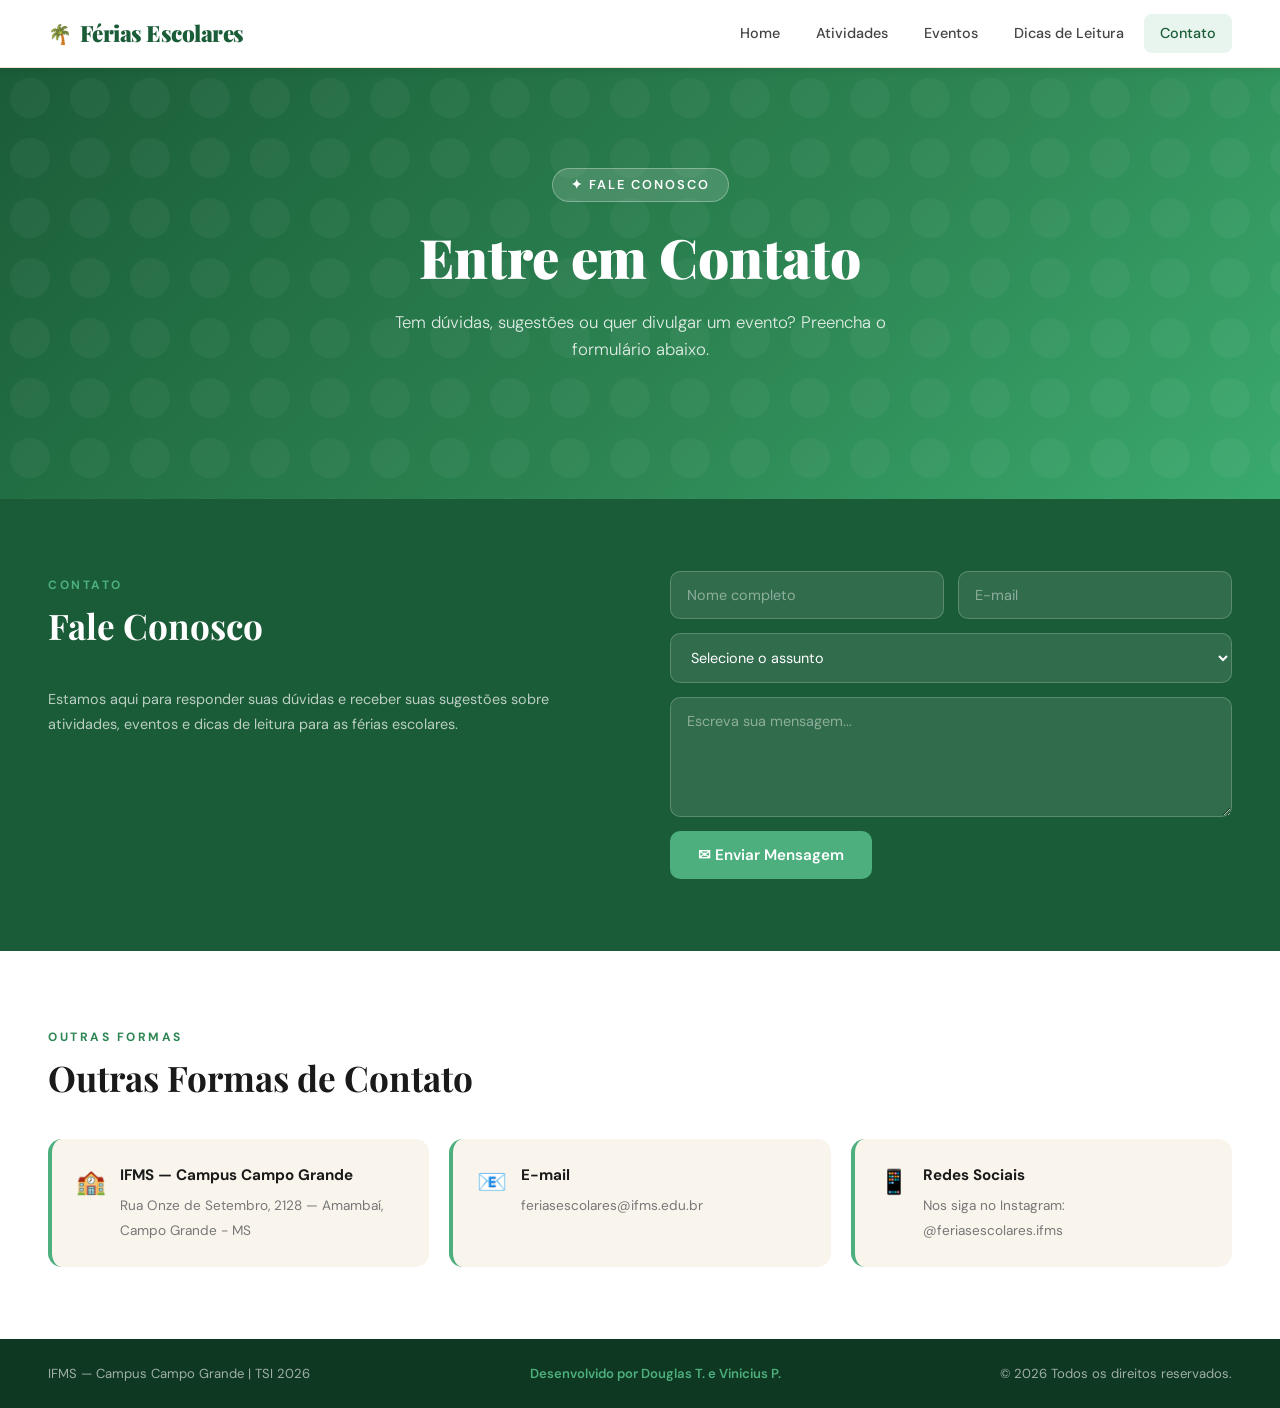
==== contato.html @ 3a94df2b "Add files via upload adição de páginas extras." ====
<!DOCTYPE html>
<html lang="pt-br">
<head>
  <meta charset="UTF-8">
  <meta name="viewport" content="width=device-width, initial-scale=1.0">
  <title>Férias Escolares - Contato</title>
  <link href="https://fonts.googleapis.com/css2?family=Playfair+Display:wght@700;900&family=DM+Sans:wght@300;400;500;600&display=swap" rel="stylesheet">
  <link rel="stylesheet" href="style.css">
</head>
<body>

  <header class="header">
    <div class="logo">Férias Escolares</div>
    <nav class="menu-desktop">
      <a href="index.html">Home</a>
      <a href="atividades.html">Atividades</a>
      <a href="eventos.html">Eventos</a>
      <a href="leitura.html">Dicas de Leitura</a>
      <a href="contato.html" class="active">Contato</a>
    </nav>
    <div class="menu-mobile">☰</div>
  </header>

  <section class="hero">
    <span class="hero-badge">✦ Fale Conosco</span>
    <h1>Entre em Contato</h1>
    <p>Tem dúvidas, sugestões ou quer divulgar um evento? Preencha o formulário abaixo.</p>
  </section>

  <section class="contato">
    <div class="contato-inner">
      <div class="contato-info">
        <span class="section-label">Contato</span>
        <h2 class="section-title">Fale Conosco</h2>
        <p>Estamos aqui para responder suas dúvidas e receber suas sugestões sobre atividades, eventos e dicas de leitura para as férias escolares.</p>
      </div>
      <form>
        <div class="form-row">
          <input type="text" placeholder="Nome completo">
          <input type="email" placeholder="E-mail">
        </div>
        <select>
          <option value="" disabled selected>Selecione o assunto</option>
          <option>Sugestão de atividade</option>
          <option>Divulgação de evento</option>
          <option>Indicação de livro</option>
          <option>Dúvida geral</option>
          <option>Outro</option>
        </select>
        <textarea placeholder="Escreva sua mensagem..."></textarea>
        <button type="submit" class="submit-btn">✉ Enviar Mensagem</button>
      </form>
    </div>
  </section>

  <section class="section-white">
    <span class="section-label">Outras formas</span>
    <h2 class="section-title">Outras Formas de Contato</h2>
    <div class="list-grid">
      <div class="list-item">
        <span class="icon">🏫</span>
        <div>
          <strong>IFMS — Campus Campo Grande</strong>
          <span>Rua Onze de Setembro, 2128 — Amambaí, Campo Grande - MS</span>
        </div>
      </div>
      <div class="list-item">
        <span class="icon">📧</span>
        <div>
          <strong>E-mail</strong>
          <span>feriasescolares@ifms.edu.br</span>
        </div>
      </div>
      <div class="list-item">
        <span class="icon">📱</span>
        <div>
          <strong>Redes Sociais</strong>
          <span>Nos siga no Instagram: @feriasescolares.ifms</span>
        </div>
      </div>
    </div>
  </section>

  <footer>
    <div class="footer-left">IFMS — Campus Campo Grande | TSI 2026</div>
    <div class="footer-center">Desenvolvido por Douglas T. e Vinicius P.</div>
    <div class="footer-right">© 2026 Todos os direitos reservados.</div>
  </footer>

</body>
</html>
---- style.css ----
:root {
  --green-dark:   #1a5c38;
  --green-mid:    #2d8653;
  --green-light:  #e8f5ee;
  --green-accent: #4caf7d;
  --sand:         #f9f4ec;
  --sand-dark:    #ede4d4;
  --text-dark:    #1a1a1a;
  --text-mid:     #444;
  --text-light:   #777;
  --white:        #ffffff;
  --shadow-sm:    0 2px 8px rgba(0,0,0,.08);
  --shadow-md:    0 8px 30px rgba(0,0,0,.12);
  --radius:       14px;
}

* { margin: 0; padding: 0; box-sizing: border-box; }

body {
  background: var(--sand);
  color: var(--text-dark);
  font-family: 'DM Sans', sans-serif;
  font-weight: 400;
  line-height: 1.6;
}

/* HEADER */
.header {
  position: sticky;
  top: 0;
  z-index: 100;
  background: var(--white);
  border-bottom: 1px solid var(--sand-dark);
  display: flex;
  justify-content: space-between;
  align-items: center;
  padding: 0 48px;
  height: 68px;
  box-shadow: var(--shadow-sm);
}

.logo {
  font-family: 'Playfair Display', serif;
  font-weight: 900;
  font-size: 1.4rem;
  color: var(--green-dark);
  letter-spacing: -0.5px;
  display: flex;
  align-items: center;
  gap: 8px;
}

.logo::before { content: '🌴'; font-size: 1.2rem; }

.menu-desktop { display: flex; gap: 4px; }

.menu-desktop a {
  text-decoration: none;
  color: var(--text-mid);
  font-size: .9rem;
  font-weight: 500;
  padding: 8px 16px;
  border-radius: 8px;
  transition: background .2s, color .2s;
}

.menu-desktop a:hover,
.menu-desktop a.active {
  background: var(--green-light);
  color: var(--green-dark);
}

.menu-mobile {
  display: none;
  font-size: 1.5rem;
  cursor: pointer;
  color: var(--green-dark);
  padding: 8px;
}

/* HERO */
.hero {
  background: linear-gradient(135deg, var(--green-dark) 0%, var(--green-mid) 60%, #3aaa6e 100%);
  color: var(--white);
  padding: 100px 48px;
  text-align: center;
  position: relative;
  overflow: hidden;
}

.hero::before {
  content: '';
  position: absolute;
  inset: 0;
  background: url("data:image/svg+xml,%3Csvg width='60' height='60' viewBox='0 0 60 60' xmlns='http://www.w3.org/2000/svg'%3E%3Cg fill='none' fill-rule='evenodd'%3E%3Cg fill='%23ffffff' fill-opacity='0.04'%3E%3Ccircle cx='30' cy='30' r='20'/%3E%3C/g%3E%3C/g%3E%3C/svg%3E");
  pointer-events: none;
}

.hero-badge {
  display: inline-block;
  background: rgba(255,255,255,.15);
  border: 1px solid rgba(255,255,255,.3);
  color: var(--white);
  font-size: .8rem;
  font-weight: 600;
  letter-spacing: 2px;
  text-transform: uppercase;
  padding: 6px 18px;
  border-radius: 50px;
  margin-bottom: 24px;
}

.hero h1 {
  font-family: 'Playfair Display', serif;
  font-size: clamp(2rem, 5vw, 3.4rem);
  font-weight: 900;
  line-height: 1.15;
  margin-bottom: 20px;
  max-width: 700px;
  margin-left: auto;
  margin-right: auto;
}

.hero p {
  font-size: 1.05rem;
  font-weight: 300;
  color: rgba(255,255,255,.85);
  max-width: 520px;
  margin: 0 auto 36px;
}

.hero-btn {
  display: inline-block;
  background: var(--white);
  color: var(--green-dark);
  font-family: 'DM Sans', sans-serif;
  font-size: .95rem;
  font-weight: 600;
  padding: 14px 36px;
  border-radius: 50px;
  border: none;
  cursor: pointer;
  box-shadow: 0 4px 20px rgba(0,0,0,.2);
  transition: transform .2s, box-shadow .2s;
  text-decoration: none;
}

.hero-btn:hover {
  transform: translateY(-2px);
  box-shadow: 0 8px 30px rgba(0,0,0,.25);
}

/* SECTIONS */
section { padding: 72px 48px; }

.section-label {
  display: inline-block;
  font-size: .75rem;
  font-weight: 700;
  letter-spacing: 2.5px;
  text-transform: uppercase;
  color: var(--green-mid);
  margin-bottom: 10px;
}

.section-title {
  font-family: 'Playfair Display', serif;
  font-size: clamp(1.6rem, 3vw, 2.2rem);
  font-weight: 700;
  color: var(--text-dark);
  margin-bottom: 40px;
  line-height: 1.2;
}

.section-white { background: var(--white); }
.section-green { background: var(--green-light); }
.section-sand  { background: var(--sand); }

/* CARDS */
.cards {
  display: grid;
  grid-template-columns: repeat(auto-fit, minmax(220px, 1fr));
  gap: 20px;
}

.card {
  background: var(--white);
  border-radius: var(--radius);
  padding: 32px 24px;
  text-align: center;
  font-weight: 600;
  font-size: .95rem;
  color: var(--text-dark);
  box-shadow: var(--shadow-sm);
  transition: transform .25s, box-shadow .25s;
  display: flex;
  flex-direction: column;
  align-items: center;
  gap: 12px;
}

.card:hover { transform: translateY(-4px); box-shadow: var(--shadow-md); }

.card-icon { font-size: 2.2rem; display: block; }

.card p {
  font-size: .85rem;
  font-weight: 400;
  color: var(--text-light);
  margin-top: 6px;
}

/* LIST ITEMS */
.list-grid {
  display: grid;
  grid-template-columns: repeat(auto-fit, minmax(260px, 1fr));
  gap: 20px;
}

.list-item {
  background: var(--sand);
  border-radius: var(--radius);
  padding: 24px;
  border-left: 4px solid var(--green-accent);
  display: flex;
  align-items: flex-start;
  gap: 14px;
}

.list-item .icon { font-size: 1.5rem; flex-shrink: 0; }

.list-item div strong {
  display: block;
  font-size: .95rem;
  color: var(--text-dark);
  margin-bottom: 4px;
}

.list-item div span { font-size: .85rem; color: var(--text-light); }

/* CONTATO */
.contato { background: var(--green-dark); color: var(--white); }
.contato .section-label { color: var(--green-accent); }
.contato .section-title { color: var(--white); }

.contato-inner {
  display: grid;
  grid-template-columns: 1fr 1fr;
  gap: 60px;
  align-items: start;
}

.contato-info p {
  font-size: .9rem;
  color: rgba(255,255,255,.7);
  line-height: 1.7;
}

form { display: flex; flex-direction: column; gap: 14px; }

.form-row { display: grid; grid-template-columns: 1fr 1fr; gap: 14px; }

input, textarea, select {
  background: rgba(255,255,255,.1);
  border: 1px solid rgba(255,255,255,.2);
  border-radius: 10px;
  padding: 14px 16px;
  font-family: 'DM Sans', sans-serif;
  font-size: .9rem;
  color: var(--white);
  outline: none;
  transition: border-color .2s, background .2s;
  width: 100%;
}

input::placeholder, textarea::placeholder { color: rgba(255,255,255,.45); }

input:focus, textarea:focus, select:focus {
  border-color: var(--green-accent);
  background: rgba(255,255,255,.15);
}

textarea { resize: vertical; min-height: 120px; }
select option { color: var(--text-dark); background: var(--white); }

.submit-btn {
  background: var(--green-accent);
  color: var(--white);
  font-family: 'DM Sans', sans-serif;
  font-size: .95rem;
  font-weight: 600;
  padding: 14px 28px;
  border: none;
  border-radius: 10px;
  cursor: pointer;
  transition: background .2s, transform .2s;
  align-self: flex-start;
}

.submit-btn:hover { background: #3da168; transform: translateY(-1px); }

/* FOOTER */
footer {
  background: #0f3822;
  color: rgba(255,255,255,.6);
  display: flex;
  justify-content: space-between;
  align-items: center;
  padding: 24px 48px;
  font-size: .82rem;
  flex-wrap: wrap;
  gap: 10px;
}

footer .footer-center { color: var(--green-accent); font-weight: 600; }

/* RESPONSIVE */
@media (max-width: 1024px) {
  .contato-inner { grid-template-columns: 1fr; gap: 36px; }
}

@media (max-width: 768px) {
  .header { padding: 0 20px; }
  .menu-desktop { display: none; }
  .menu-mobile { display: block; }
  section { padding: 52px 20px; }
  .hero { padding: 70px 20px; }
  .cards { grid-template-columns: 1fr; }
  .list-grid { grid-template-columns: 1fr; }
  .form-row { grid-template-columns: 1fr; }
  footer { flex-direction: column; text-align: center; padding: 20px; gap: 6px; }
}

/* EVENTOS */
.agenda-grid {
  display: grid;
  grid-template-columns: repeat(auto-fit, minmax(300px, 1fr));
  gap: 20px;
}

.evento-card {
  background: var(--white);
  border-radius: var(--radius);
  overflow: hidden;
  box-shadow: var(--shadow-sm);
  transition: transform .25s, box-shadow .25s;
}

.evento-card:hover { transform: translateY(-4px); box-shadow: var(--shadow-md); }

.evento-data {
  background: var(--green-dark);
  color: var(--white);
  padding: 16px 20px;
  display: flex;
  align-items: center;
  gap: 14px;
}

.evento-data .dia {
  font-family: 'Playfair Display', serif;
  font-size: 2rem;
  font-weight: 900;
  line-height: 1;
}

.evento-data .mes {
  font-size: .8rem;
  font-weight: 600;
  letter-spacing: 1.5px;
  text-transform: uppercase;
  color: var(--green-accent);
}

.evento-body { padding: 20px; }
.evento-body strong { display: block; font-size: .95rem; margin-bottom: 6px; }
.evento-body span { font-size: .85rem; color: var(--text-light); }

.evento-tag {
  display: inline-block;
  background: var(--green-light);
  color: var(--green-dark);
  font-size: .75rem;
  font-weight: 600;
  padding: 4px 10px;
  border-radius: 50px;
  margin-top: 10px;
}

/* LEITURA */
.livro-grid {
  display: grid;
  grid-template-columns: repeat(auto-fit, minmax(200px, 1fr));
  gap: 24px;
}

.livro-card {
  background: var(--white);
  border-radius: var(--radius);
  overflow: hidden;
  box-shadow: var(--shadow-sm);
  transition: transform .25s, box-shadow .25s;
  display: flex;
  flex-direction: column;
}

.livro-card:hover { transform: translateY(-4px); box-shadow: var(--shadow-md); }

.livro-capa {
  height: 160px;
  display: flex;
  align-items: center;
  justify-content: center;
  font-size: 3.5rem;
}

.livro-info { padding: 16px; flex: 1; }
.livro-info strong { display: block; font-size: .9rem; margin-bottom: 4px; }
.livro-info .autor { font-size: .8rem; color: var(--green-mid); font-weight: 600; margin-bottom: 6px; }
.livro-info span { font-size: .82rem; color: var(--text-light); }

.faixa {
  display: inline-block;
  font-size: .72rem;
  font-weight: 700;
  padding: 3px 10px;
  border-radius: 50px;
  margin-top: 8px;
}

.faixa-infantil { background: #fff3cd; color: #856404; }
.faixa-juvenil  { background: #d1ecf1; color: #0c5460; }
.faixa-adulto   { background: #d4edda; color: #155724; }
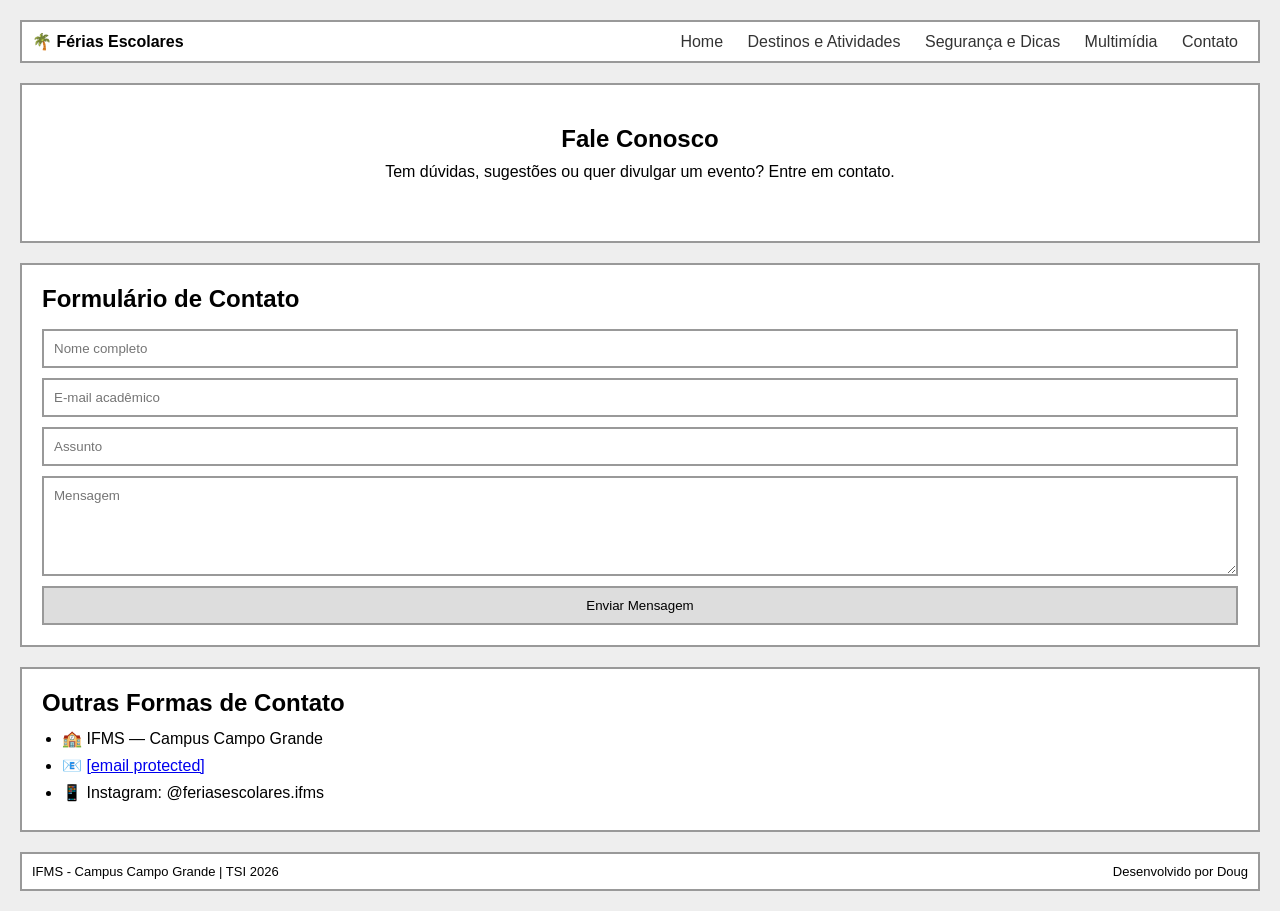
==== commit 3d993e4a: "Add files via upload remodelação de estrutura." ====
--- a/contato.html
+++ b/contato.html
@@ -4,88 +4,52 @@
   <meta charset="UTF-8">
   <meta name="viewport" content="width=device-width, initial-scale=1.0">
   <title>Férias Escolares - Contato</title>
-  <link href="https://fonts.googleapis.com/css2?family=Playfair+Display:wght@700;900&family=DM+Sans:wght@300;400;500;600&display=swap" rel="stylesheet">
   <link rel="stylesheet" href="style.css">
 </head>
 <body>
 
+  <!-- HEADER -->
   <header class="header">
-    <div class="logo">Férias Escolares</div>
+    <div class="logo"><strong>🌴 Férias Escolares</strong></div>
     <nav class="menu-desktop">
       <a href="index.html">Home</a>
-      <a href="atividades.html">Atividades</a>
-      <a href="eventos.html">Eventos</a>
-      <a href="leitura.html">Dicas de Leitura</a>
-      <a href="contato.html" class="active">Contato</a>
+      <a href="destinos.html">Destinos e Atividades</a>
+      <a href="seguranca.html">Segurança e Dicas</a>
+      <a href="midia.html">Multimídia</a>
+      <a href="contato.html">Contato</a>
     </nav>
     <div class="menu-mobile">☰</div>
   </header>
 
+  <!-- HERO -->
   <section class="hero">
-    <span class="hero-badge">✦ Fale Conosco</span>
-    <h1>Entre em Contato</h1>
-    <p>Tem dúvidas, sugestões ou quer divulgar um evento? Preencha o formulário abaixo.</p>
+    <h1>Fale Conosco</h1>
+    <p>Tem dúvidas, sugestões ou quer divulgar um evento? Entre em contato.</p>
   </section>
 
-  <section class="contato">
-    <div class="contato-inner">
-      <div class="contato-info">
-        <span class="section-label">Contato</span>
-        <h2 class="section-title">Fale Conosco</h2>
-        <p>Estamos aqui para responder suas dúvidas e receber suas sugestões sobre atividades, eventos e dicas de leitura para as férias escolares.</p>
-      </div>
-      <form>
-        <div class="form-row">
-          <input type="text" placeholder="Nome completo">
-          <input type="email" placeholder="E-mail">
-        </div>
-        <select>
-          <option value="" disabled selected>Selecione o assunto</option>
-          <option>Sugestão de atividade</option>
-          <option>Divulgação de evento</option>
-          <option>Indicação de livro</option>
-          <option>Dúvida geral</option>
-          <option>Outro</option>
-        </select>
-        <textarea placeholder="Escreva sua mensagem..."></textarea>
-        <button type="submit" class="submit-btn">✉ Enviar Mensagem</button>
-      </form>
-    </div>
+  <!-- FORMULÁRIO -->
+  <section class="form-section">
+    <h2>Formulário de Contato</h2>
+    <form>
+      <input type="text" placeholder="Nome completo">
+      <input type="email" placeholder="E-mail acadêmico">
+      <input type="text" placeholder="Assunto">
+      <textarea placeholder="Mensagem"></textarea>
+      <button type="submit">Enviar Mensagem</button>
+    </form>
   </section>
 
-  <section class="section-white">
-    <span class="section-label">Outras formas</span>
-    <h2 class="section-title">Outras Formas de Contato</h2>
-    <div class="list-grid">
-      <div class="list-item">
-        <span class="icon">🏫</span>
-        <div>
-          <strong>IFMS — Campus Campo Grande</strong>
-          <span>Rua Onze de Setembro, 2128 — Amambaí, Campo Grande - MS</span>
-        </div>
-      </div>
-      <div class="list-item">
-        <span class="icon">📧</span>
-        <div>
-          <strong>E-mail</strong>
-          <span>feriasescolares@ifms.edu.br</span>
-        </div>
-      </div>
-      <div class="list-item">
-        <span class="icon">📱</span>
-        <div>
-          <strong>Redes Sociais</strong>
-          <span>Nos siga no Instagram: @feriasescolares.ifms</span>
-        </div>
-      </div>
-    </div>
+  <!-- INFORMAÇÕES -->
+  <section class="list-section">
+    <h2>Outras Formas de Contato</h2>
+    <ul>
+      <li>🏫 IFMS — Campus Campo Grande</li>
+      <li>📧 <a href="/cdn-cgi/l/email-protection" class="__cf_email__" data-cfemail="a5c3c0d7ccc4d6c0d6c6cac9c4d7c0d6e5ccc3c8d68bc0c1d08bc7d7">[email&#160;protected]</a></li>
+      <li>📱 Instagram: @feriasescolares.ifms</li>
+    </ul>
   </section>
 
+  <!-- FOOTER -->
   <footer>
-    <div class="footer-left">IFMS — Campus Campo Grande | TSI 2026</div>
-    <div class="footer-center">Desenvolvido por Douglas T. e Vinicius P.</div>
-    <div class="footer-right">© 2026 Todos os direitos reservados.</div>
-  </footer>
-
-</body>
-</html>
+    <div class="footer-left">IFMS - Campus Campo Grande | TSI 2026</div>
+    <div class="footer-center">Desenvolvido por Doug
--- a/style.css
+++ b/style.css
@@ -1,433 +1,192 @@
-:root {
-  --green-dark:   #1a5c38;
-  --green-mid:    #2d8653;
-  --green-light:  #e8f5ee;
-  --green-accent: #4caf7d;
-  --sand:         #f9f4ec;
-  --sand-dark:    #ede4d4;
-  --text-dark:    #1a1a1a;
-  --text-mid:     #444;
-  --text-light:   #777;
-  --white:        #ffffff;
-  --shadow-sm:    0 2px 8px rgba(0,0,0,.08);
-  --shadow-md:    0 8px 30px rgba(0,0,0,.12);
-  --radius:       14px;
+* {
+  margin: 0;
+  padding: 0;
+  box-sizing: border-box;
+  font-family: Arial;
 }
 
-* { margin: 0; padding: 0; box-sizing: border-box; }
+body {
+  background: #eee;
+  padding: 20px;
+}
 
-body {
-  background: var(--sand);
-  color: var(--text-dark);
-  font-family: 'DM Sans', sans-serif;
-  font-weight: 400;
-  line-height: 1.6;
+section, header, footer, .card, .video-card, input, textarea, button {
+  border: 2px solid #999;
 }
 
 /* HEADER */
 .header {
-  position: sticky;
-  top: 0;
-  z-index: 100;
-  background: var(--white);
-  border-bottom: 1px solid var(--sand-dark);
   display: flex;
   justify-content: space-between;
+  padding: 10px;
   align-items: center;
-  padding: 0 48px;
-  height: 68px;
-  box-shadow: var(--shadow-sm);
+  margin-bottom: 20px;
+  background: #fff;
 }
 
-.logo {
-  font-family: 'Playfair Display', serif;
-  font-weight: 900;
-  font-size: 1.4rem;
-  color: var(--green-dark);
-  letter-spacing: -0.5px;
-  display: flex;
-  align-items: center;
-  gap: 8px;
-}
-
-.logo::before { content: '🌴'; font-size: 1.2rem; }
-
-.menu-desktop { display: flex; gap: 4px; }
-
 .menu-desktop a {
+  margin: 0 10px;
   text-decoration: none;
-  color: var(--text-mid);
-  font-size: .9rem;
-  font-weight: 500;
-  padding: 8px 16px;
-  border-radius: 8px;
-  transition: background .2s, color .2s;
-}
-
-.menu-desktop a:hover,
-.menu-desktop a.active {
-  background: var(--green-light);
-  color: var(--green-dark);
+  color: #333;
 }
 
 .menu-mobile {
   display: none;
-  font-size: 1.5rem;
-  cursor: pointer;
-  color: var(--green-dark);
-  padding: 8px;
 }
 
 /* HERO */
 .hero {
-  background: linear-gradient(135deg, var(--green-dark) 0%, var(--green-mid) 60%, #3aaa6e 100%);
-  color: var(--white);
-  padding: 100px 48px;
   text-align: center;
-  position: relative;
-  overflow: hidden;
-}
-
-.hero::before {
-  content: '';
-  position: absolute;
-  inset: 0;
-  background: url("data:image/svg+xml,%3Csvg width='60' height='60' viewBox='0 0 60 60' xmlns='http://www.w3.org/2000/svg'%3E%3Cg fill='none' fill-rule='evenodd'%3E%3Cg fill='%23ffffff' fill-opacity='0.04'%3E%3Ccircle cx='30' cy='30' r='20'/%3E%3C/g%3E%3C/g%3E%3C/svg%3E");
-  pointer-events: none;
-}
-
-.hero-badge {
-  display: inline-block;
-  background: rgba(255,255,255,.15);
-  border: 1px solid rgba(255,255,255,.3);
-  color: var(--white);
-  font-size: .8rem;
-  font-weight: 600;
-  letter-spacing: 2px;
-  text-transform: uppercase;
-  padding: 6px 18px;
-  border-radius: 50px;
-  margin-bottom: 24px;
+  padding: 40px 20px;
+  background: #fff;
+  margin-bottom: 20px;
 }
 
 .hero h1 {
-  font-family: 'Playfair Display', serif;
-  font-size: clamp(2rem, 5vw, 3.4rem);
-  font-weight: 900;
-  line-height: 1.15;
-  margin-bottom: 20px;
-  max-width: 700px;
-  margin-left: auto;
-  margin-right: auto;
+  margin-bottom: 10px;
 }
 
 .hero p {
-  font-size: 1.05rem;
-  font-weight: 300;
-  color: rgba(255,255,255,.85);
-  max-width: 520px;
-  margin: 0 auto 36px;
+  margin-bottom: 20px;
 }
 
-.hero-btn {
-  display: inline-block;
-  background: var(--white);
-  color: var(--green-dark);
-  font-family: 'DM Sans', sans-serif;
-  font-size: .95rem;
-  font-weight: 600;
-  padding: 14px 36px;
-  border-radius: 50px;
-  border: none;
-  cursor: pointer;
-  box-shadow: 0 4px 20px rgba(0,0,0,.2);
-  transition: transform .2s, box-shadow .2s;
-  text-decoration: none;
+.hero button {
+  padding: 10px 20px;
 }
 
-.hero-btn:hover {
-  transform: translateY(-2px);
-  box-shadow: 0 8px 30px rgba(0,0,0,.25);
+/* VIDEOS */
+.videos {
+  padding: 20px;
+  background: #fff;
+  margin-bottom: 20px;
 }
 
-/* SECTIONS */
-section { padding: 72px 48px; }
-
-.section-label {
-  display: inline-block;
-  font-size: .75rem;
-  font-weight: 700;
-  letter-spacing: 2.5px;
-  text-transform: uppercase;
-  color: var(--green-mid);
-  margin-bottom: 10px;
+.videos h2 {
+  margin-bottom: 16px;
 }
 
-.section-title {
-  font-family: 'Playfair Display', serif;
-  font-size: clamp(1.6rem, 3vw, 2.2rem);
-  font-weight: 700;
-  color: var(--text-dark);
-  margin-bottom: 40px;
-  line-height: 1.2;
-}
-
-.section-white { background: var(--white); }
-.section-green { background: var(--green-light); }
-.section-sand  { background: var(--sand); }
-
-/* CARDS */
-.cards {
-  display: grid;
-  grid-template-columns: repeat(auto-fit, minmax(220px, 1fr));
+.video-container {
+  display: flex;
   gap: 20px;
 }
 
-.card {
-  background: var(--white);
-  border-radius: var(--radius);
-  padding: 32px 24px;
-  text-align: center;
-  font-weight: 600;
-  font-size: .95rem;
-  color: var(--text-dark);
-  box-shadow: var(--shadow-sm);
-  transition: transform .25s, box-shadow .25s;
-  display: flex;
-  flex-direction: column;
-  align-items: center;
-  gap: 12px;
+.video-card {
+  flex: 1;
+  padding: 10px;
 }
 
-.card:hover { transform: translateY(-4px); box-shadow: var(--shadow-md); }
-
-.card-icon { font-size: 2.2rem; display: block; }
-
-.card p {
-  font-size: .85rem;
-  font-weight: 400;
-  color: var(--text-light);
-  margin-top: 6px;
+.video-placeholder {
+  width: 100%;
+  height: 150px;
+  background: #ccc;
+  display: flex;
+  align-items: center;
+  justify-content: center;
+  font-size: 14px;
+  color: #555;
+  margin-bottom: 8px;
 }
 
-/* LIST ITEMS */
-.list-grid {
-  display: grid;
-  grid-template-columns: repeat(auto-fit, minmax(260px, 1fr));
-  gap: 20px;
-}
-
-.list-item {
-  background: var(--sand);
-  border-radius: var(--radius);
-  padding: 24px;
-  border-left: 4px solid var(--green-accent);
-  display: flex;
-  align-items: flex-start;
-  gap: 14px;
-}
-
-.list-item .icon { font-size: 1.5rem; flex-shrink: 0; }
-
-.list-item div strong {
+.video-desc strong {
   display: block;
-  font-size: .95rem;
-  color: var(--text-dark);
   margin-bottom: 4px;
 }
 
-.list-item div span { font-size: .85rem; color: var(--text-light); }
-
-/* CONTATO */
-.contato { background: var(--green-dark); color: var(--white); }
-.contato .section-label { color: var(--green-accent); }
-.contato .section-title { color: var(--white); }
-
-.contato-inner {
-  display: grid;
-  grid-template-columns: 1fr 1fr;
-  gap: 60px;
-  align-items: start;
+/* CARDS */
+.cards-section {
+  padding: 20px;
+  background: #fff;
+  margin-bottom: 20px;
 }
 
-.contato-info p {
-  font-size: .9rem;
-  color: rgba(255,255,255,.7);
-  line-height: 1.7;
+.cards-section h2 {
+  margin-bottom: 16px;
 }
 
-form { display: flex; flex-direction: column; gap: 14px; }
+.cards {
+  display: flex;
+  gap: 10px;
+}
 
-.form-row { display: grid; grid-template-columns: 1fr 1fr; gap: 14px; }
+.card {
+  flex: 1;
+  padding: 30px 10px;
+  text-align: center;
+  background: #f9f9f9;
+}
 
-input, textarea, select {
-  background: rgba(255,255,255,.1);
-  border: 1px solid rgba(255,255,255,.2);
-  border-radius: 10px;
-  padding: 14px 16px;
-  font-family: 'DM Sans', sans-serif;
-  font-size: .9rem;
-  color: var(--white);
-  outline: none;
-  transition: border-color .2s, background .2s;
+/* LIST SECTION */
+.list-section {
+  padding: 20px;
+  background: #fff;
+  margin-bottom: 20px;
+}
+
+.list-section h2 {
+  margin-bottom: 12px;
+}
+
+.list-section ul {
+  padding-left: 20px;
+}
+
+.list-section ul li {
+  margin-bottom: 8px;
+}
+
+/* FORM SECTION */
+.form-section {
+  padding: 20px;
+  background: #fff;
+  margin-bottom: 20px;
+}
+
+.form-section h2 {
+  margin-bottom: 16px;
+}
+
+form {
+  display: flex;
+  flex-direction: column;
+  gap: 10px;
+}
+
+input, textarea {
+  padding: 10px;
   width: 100%;
 }
 
-input::placeholder, textarea::placeholder { color: rgba(255,255,255,.45); }
-
-input:focus, textarea:focus, select:focus {
-  border-color: var(--green-accent);
-  background: rgba(255,255,255,.15);
+textarea {
+  min-height: 100px;
 }
 
-textarea { resize: vertical; min-height: 120px; }
-select option { color: var(--text-dark); background: var(--white); }
-
-.submit-btn {
-  background: var(--green-accent);
-  color: var(--white);
-  font-family: 'DM Sans', sans-serif;
-  font-size: .95rem;
-  font-weight: 600;
-  padding: 14px 28px;
-  border: none;
-  border-radius: 10px;
+button[type="submit"] {
+  padding: 10px;
+  background: #ddd;
   cursor: pointer;
-  transition: background .2s, transform .2s;
-  align-self: flex-start;
+  width: 100%;
 }
-
-.submit-btn:hover { background: #3da168; transform: translateY(-1px); }
 
 /* FOOTER */
 footer {
-  background: #0f3822;
-  color: rgba(255,255,255,.6);
   display: flex;
   justify-content: space-between;
-  align-items: center;
-  padding: 24px 48px;
-  font-size: .82rem;
-  flex-wrap: wrap;
-  gap: 10px;
+  padding: 10px;
+  background: #fff;
+  font-size: 13px;
 }
 
-footer .footer-center { color: var(--green-accent); font-weight: 600; }
+/* RESPONSIVE */
+@media (max-width: 768px) {
+  .menu-desktop { display: none; }
+  .menu-mobile { display: block; font-size: 22px; }
 
-/* RESPONSIVE */
-@media (max-width: 1024px) {
-  .contato-inner { grid-template-columns: 1fr; gap: 36px; }
+  .video-container { flex-direction: column; }
+  .cards { flex-direction: column; }
+
+  footer {
+    flex-direction: column;
+    gap: 6px;
+    text-align: center;
+  }
 }
-
-@media (max-width: 768px) {
-  .header { padding: 0 20px; }
-  .menu-desktop { display: none; }
-  .menu-mobile { display: block; }
-  section { padding: 52px 20px; }
-  .hero { padding: 70px 20px; }
-  .cards { grid-template-columns: 1fr; }
-  .list-grid { grid-template-columns: 1fr; }
-  .form-row { grid-template-columns: 1fr; }
-  footer { flex-direction: column; text-align: center; padding: 20px; gap: 6px; }
-}
-
-/* EVENTOS */
-.agenda-grid {
-  display: grid;
-  grid-template-columns: repeat(auto-fit, minmax(300px, 1fr));
-  gap: 20px;
-}
-
-.evento-card {
-  background: var(--white);
-  border-radius: var(--radius);
-  overflow: hidden;
-  box-shadow: var(--shadow-sm);
-  transition: transform .25s, box-shadow .25s;
-}
-
-.evento-card:hover { transform: translateY(-4px); box-shadow: var(--shadow-md); }
-
-.evento-data {
-  background: var(--green-dark);
-  color: var(--white);
-  padding: 16px 20px;
-  display: flex;
-  align-items: center;
-  gap: 14px;
-}
-
-.evento-data .dia {
-  font-family: 'Playfair Display', serif;
-  font-size: 2rem;
-  font-weight: 900;
-  line-height: 1;
-}
-
-.evento-data .mes {
-  font-size: .8rem;
-  font-weight: 600;
-  letter-spacing: 1.5px;
-  text-transform: uppercase;
-  color: var(--green-accent);
-}
-
-.evento-body { padding: 20px; }
-.evento-body strong { display: block; font-size: .95rem; margin-bottom: 6px; }
-.evento-body span { font-size: .85rem; color: var(--text-light); }
-
-.evento-tag {
-  display: inline-block;
-  background: var(--green-light);
-  color: var(--green-dark);
-  font-size: .75rem;
-  font-weight: 600;
-  padding: 4px 10px;
-  border-radius: 50px;
-  margin-top: 10px;
-}
-
-/* LEITURA */
-.livro-grid {
-  display: grid;
-  grid-template-columns: repeat(auto-fit, minmax(200px, 1fr));
-  gap: 24px;
-}
-
-.livro-card {
-  background: var(--white);
-  border-radius: var(--radius);
-  overflow: hidden;
-  box-shadow: var(--shadow-sm);
-  transition: transform .25s, box-shadow .25s;
-  display: flex;
-  flex-direction: column;
-}
-
-.livro-card:hover { transform: translateY(-4px); box-shadow: var(--shadow-md); }
-
-.livro-capa {
-  height: 160px;
-  display: flex;
-  align-items: center;
-  justify-content: center;
-  font-size: 3.5rem;
-}
-
-.livro-info { padding: 16px; flex: 1; }
-.livro-info strong { display: block; font-size: .9rem; margin-bottom: 4px; }
-.livro-info .autor { font-size: .8rem; color: var(--green-mid); font-weight: 600; margin-bottom: 6px; }
-.livro-info span { font-size: .82rem; color: var(--text-light); }
-
-.faixa {
-  display: inline-block;
-  font-size: .72rem;
-  font-weight: 700;
-  padding: 3px 10px;
-  border-radius: 50px;
-  margin-top: 8px;
-}
-
-.faixa-infantil { background: #fff3cd; color: #856404; }
-.faixa-juvenil  { background: #d1ecf1; color: #0c5460; }
-.faixa-adulto   { background: #d4edda; color: #155724; }
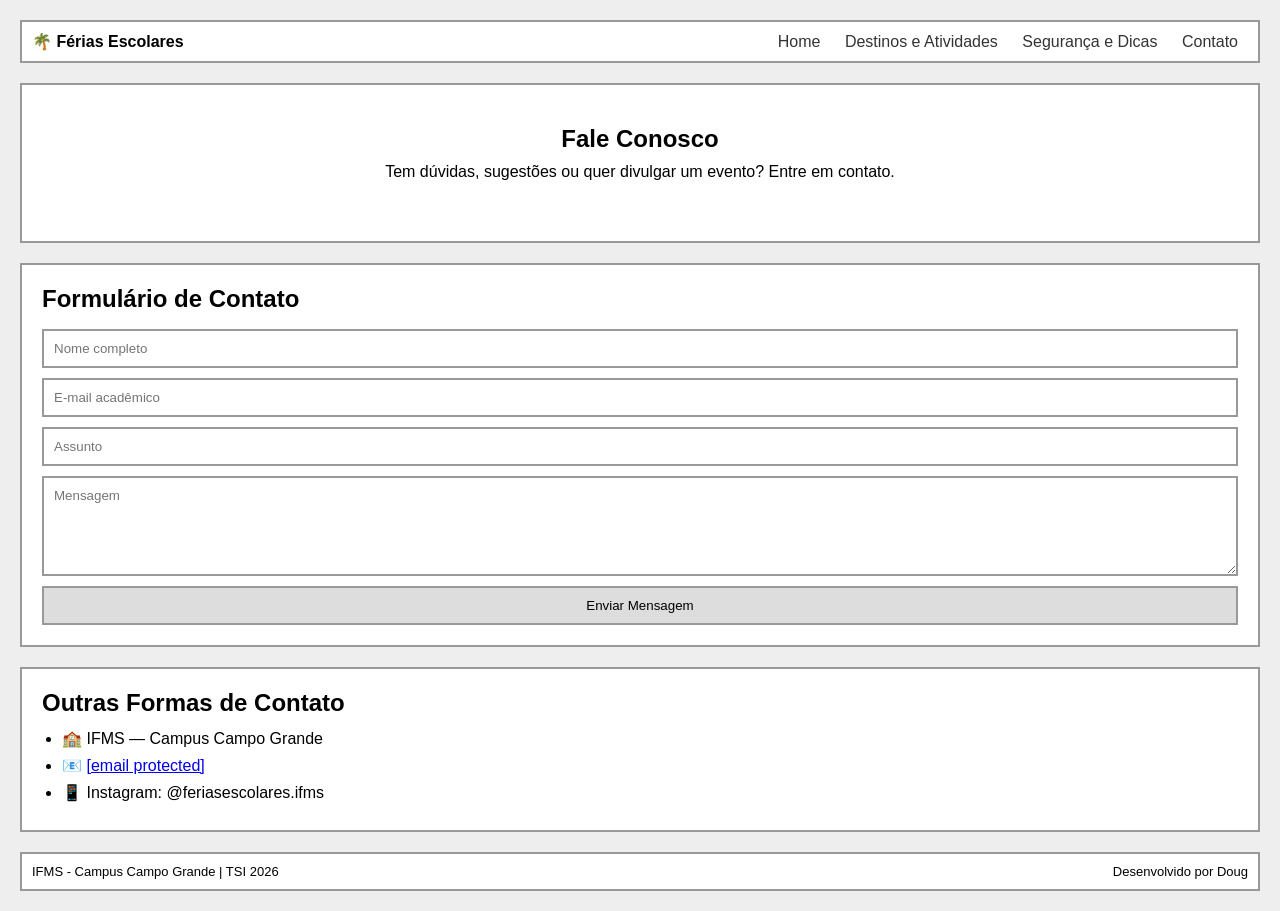
==== commit d4e9d4f4: "Add files via upload" ====
--- a/contato.html
+++ b/contato.html
@@ -15,7 +15,6 @@
       <a href="index.html">Home</a>
       <a href="destinos.html">Destinos e Atividades</a>
       <a href="seguranca.html">Segurança e Dicas</a>
-      <a href="midia.html">Multimídia</a>
       <a href="contato.html">Contato</a>
     </nav>
     <div class="menu-mobile">☰</div>
